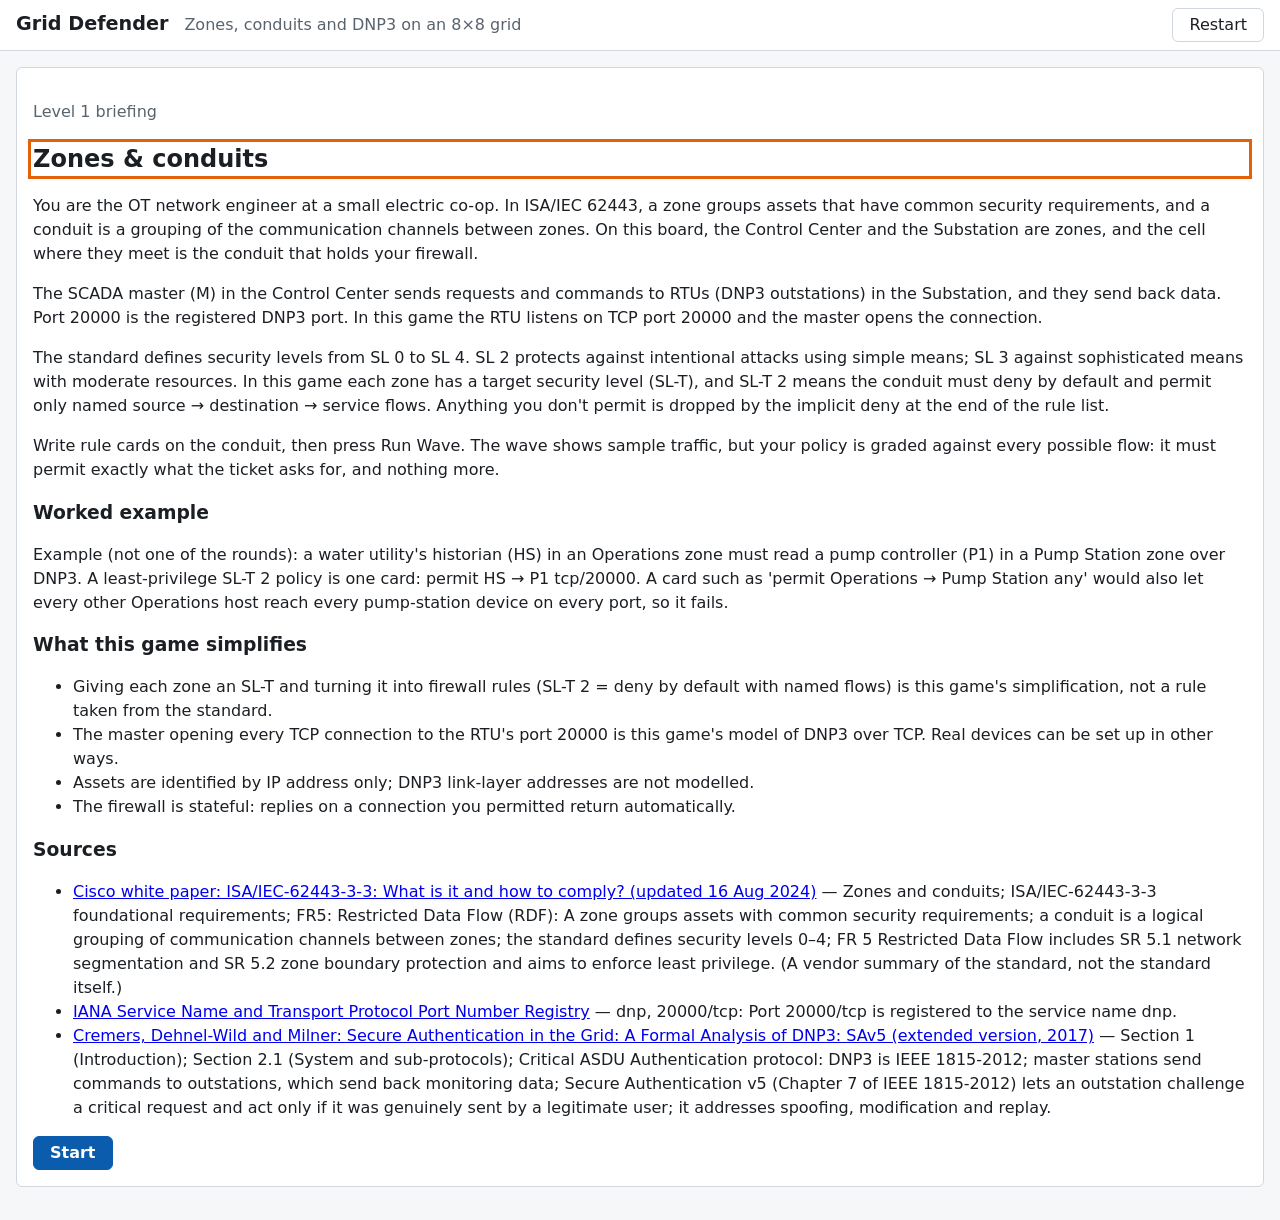
==== index.html @ ceaa59f2 "feat: Grid Defender v1 — IEC 62443 zones & conduits with DNP3 on an 8x8 grid A static browser game t" ====
<!doctype html>
<html lang="en">
<head>
  <meta charset="utf-8">
  <meta name="viewport" content="width=device-width, initial-scale=1">
  <title>Grid Defender</title>
  <link rel="stylesheet" href="style.css">
</head>
<body>
  <header class="site-header">
    <p class="brand">Grid Defender</p>
    <p class="tagline">Zones, conduits and DNP3 on an 8×8 grid</p>
    <span class="spacer"></span>
    <button type="button" id="restart" disabled>Restart</button>
  </header>
  <main id="app" aria-live="off">
    <p class="status">Loading the substations…</p>
  </main>
  <dialog id="restart-dialog" aria-labelledby="restart-h">
    <h2 id="restart-h">Restart the session?</h2>
    <p>This clears every round's progress, attempts and help, and returns to the Level 1 briefing.</p>
    <div class="dialog-actions">
      <button type="button" id="restart-cancel">Cancel</button>
      <button type="button" id="restart-confirm" class="primary">Restart</button>
    </div>
  </dialog>
  <div id="announcer" class="visually-hidden" role="status" aria-live="polite"></div>
  <script type="module" src="main.js"></script>
</body>
</html>
---- style.css ----
:root {
  --bg: #f6f7f9;
  --surface: #ffffff;
  --text: #1b1f24;
  --muted: #59636e;
  --border: #d0d7de;
  --accent: #0b5cad;
  --accent-text: #ffffff;
  --focus: #e36209;
  --ok: #1a7f37;
  --ok-bg: #dafbe1;
  --bad: #b42318;
  --bad-bg: #ffebe9;
  --neutral: #6e7781;
  --neutral-bg: #eef1f4;
  --zone-a: #dbe9fb;
  --zone-b: #fdecc8;
  --zone-c: #dcf3e3;
  --conduit: #6639ba;
  --space-1: 0.25rem;
  --space-2: 0.5rem;
  --space-3: 1rem;
  --space-4: 1.5rem;
  --radius: 6px;
  --cell: 2.6rem;
}

@media (prefers-color-scheme: dark) {
  :root {
    --bg: #0f1419;
    --surface: #171d24;
    --text: #e6edf3;
    --muted: #9da7b3;
    --border: #30363d;
    --accent: #4493f8;
    --accent-text: #0f1419;
    --focus: #f0883e;
    --ok: #3fb950;
    --ok-bg: #12261a;
    --bad: #f85149;
    --bad-bg: #2d1416;
    --neutral: #8b949e;
    --neutral-bg: #21262d;
    --zone-a: #1c3150;
    --zone-b: #3d2e10;
    --zone-c: #163322;
    --conduit: #a371f7;
  }
}

* { box-sizing: border-box; }

body {
  margin: 0;
  font-family: system-ui, -apple-system, "Segoe UI", Roboto, sans-serif;
  line-height: 1.5;
  background: var(--bg);
  color: var(--text);
}

:focus-visible {
  outline: 3px solid var(--focus);
  outline-offset: 2px;
}

.visually-hidden {
  position: absolute;
  width: 1px;
  height: 1px;
  overflow: hidden;
  clip: rect(0 0 0 0);
  white-space: nowrap;
}

.site-header {
  display: flex;
  gap: var(--space-3);
  align-items: baseline;
  padding: var(--space-2) var(--space-3);
  border-bottom: 1px solid var(--border);
  background: var(--surface);
}
.brand { margin: 0; font-weight: 700; font-size: 1.2rem; }
.tagline { margin: 0; color: var(--muted); }

main { max-width: 1280px; margin: 0 auto; padding: var(--space-3); }

h1, h2, h3 { line-height: 1.25; }
h2:focus { outline: none; }
h2:focus-visible { outline: 3px solid var(--focus); }

.panel {
  background: var(--surface);
  border: 1px solid var(--border);
  border-radius: var(--radius);
  padding: var(--space-3);
  margin-bottom: var(--space-3);
}

button {
  font: inherit;
  padding: var(--space-1) var(--space-3);
  border: 1px solid var(--border);
  border-radius: var(--radius);
  background: var(--surface);
  color: var(--text);
  cursor: pointer;
}
button.primary { background: var(--accent); color: var(--accent-text); border-color: var(--accent); font-weight: 600; }
button:disabled { opacity: 0.5; cursor: not-allowed; }

select { font: inherit; padding: 2px var(--space-1); max-width: 100%; }

/* Round layout: two columns on laptops, stacked below 1024px (research R9) */
.round-layout { display: grid; grid-template-columns: minmax(0, 1fr) minmax(0, 1fr); gap: var(--space-3); }
@media (max-width: 1023px) { .round-layout { grid-template-columns: minmax(0, 1fr); } }
.col-board { overflow-x: auto; }

.ticket ul { margin: var(--space-1) 0 0; }

/* Board */
.board {
  position: relative;
  display: grid;
  grid-template-columns: 1.4rem repeat(8, var(--cell));
  grid-auto-rows: var(--cell);
  gap: 2px;
  margin-bottom: var(--space-2);
  width: max-content;
  max-width: 100%;
}
.packet-layer { position: absolute; inset: 0; pointer-events: none; }
.packet {
  position: absolute; left: 0; top: 0;
  width: 1.15rem; height: 1.15rem; border-radius: 50%;
  display: grid; place-items: center; font-size: 0.7rem; font-weight: 700;
  background: var(--ok); color: var(--surface); box-shadow: 0 0 0 2px var(--surface);
}
.packet.denied { background: var(--bad); }
.packet.no-session { background: var(--neutral); }
.packet.out-of-reach { background: var(--surface); color: var(--neutral); border: 2px dashed var(--neutral); }
.board .label { display: grid; place-items: center; color: var(--muted); font-size: 0.8rem; }
.board .cell {
  display: grid;
  place-items: center;
  border: 1px solid var(--border);
  border-radius: 3px;
  font-weight: 700;
  font-size: 0.85rem;
  background: var(--surface);
}
.cell.zone-a { background: var(--zone-a); }
.cell.zone-b { background: var(--zone-b); }
.cell.zone-c { background: var(--zone-c); }
.cell .glyph { background: var(--text); color: var(--surface); border-radius: 50%; min-width: 1.8rem; height: 1.8rem; display: grid; place-items: center; font-size: 0.75rem; }
.cell.conduit { border: 2px solid var(--conduit); color: var(--conduit); }
.legend { display: flex; flex-wrap: wrap; gap: var(--space-3); margin: 0 0 var(--space-2); padding: 0; list-style: none; font-size: 0.9rem; }
.legend .swatch { display: inline-block; width: 0.9rem; height: 0.9rem; border: 1px solid var(--border); vertical-align: -2px; margin-right: 4px; }

table { border-collapse: collapse; width: 100%; font-size: 0.9rem; margin-bottom: var(--space-2); }
caption { text-align: left; font-weight: 600; padding-bottom: var(--space-1); }
th, td { text-align: left; border-bottom: 1px solid var(--border); padding: 2px var(--space-1); vertical-align: top; }

/* Rule editor */
.conduit-editor h3 { margin-top: 0; }
.conduit-picker { border: 1px solid var(--border); }
.conduit-picker legend { font-weight: 600; }
.conduit-picker div { display: flex; gap: var(--space-2); align-items: baseline; margin: 2px 0; }
.site-header .spacer { flex: 1; }
dialog { border: 1px solid var(--border); border-radius: var(--radius); background: var(--surface); color: var(--text); max-width: 28rem; }
dialog::backdrop { background: rgb(0 0 0 / 0.45); }
.dialog-actions { display: flex; gap: var(--space-2); justify-content: flex-end; }
.rule-list { list-style: none; margin: 0; padding: 0; max-height: 28rem; overflow-y: auto; }
.rule-card { border: 1px solid var(--border); border-radius: var(--radius); padding: var(--space-2); margin-bottom: var(--space-2); }
.rule-card fieldset { border: 0; margin: 0; padding: 0; min-width: 0; }
.rule-card legend { font-weight: 600; }
.rule-fields { display: grid; grid-template-columns: repeat(auto-fill, minmax(9.5rem, 1fr)); gap: var(--space-2); }
.rule-fields .field { display: flex; flex-direction: column; }
.rule-fields label { font-size: 0.85rem; color: var(--muted); }
.fc-set { margin-top: var(--space-2) !important; }
.fc-set legend { font-size: 0.85rem; font-weight: 400; color: var(--muted); }
.fc-set label { display: inline-flex; gap: 4px; margin-right: var(--space-2); font-size: 0.85rem; }
.fc-set:disabled { opacity: 0.55; }
.rule-actions { display: flex; gap: var(--space-2); margin-top: var(--space-2); flex-wrap: wrap; }
.rule-error { color: var(--bad); margin: var(--space-1) 0 0; font-weight: 600; }
.rule-error:empty { display: none; }
.rule-note { color: var(--muted); margin: var(--space-1) 0 0; font-style: italic; }
.rule-note:empty { display: none; }
.help-list { padding-left: 1.2rem; margin: 0 0 var(--space-2); }
.help-list li { margin-bottom: var(--space-2); }
.rule-card.has-error { border-color: var(--bad); }

.action-bar { display: flex; gap: var(--space-2); align-items: center; margin: var(--space-3) 0; flex-wrap: wrap; }

/* Results */
.result-status { font-weight: 700; padding: var(--space-1) var(--space-2); border-radius: var(--radius); display: inline-block; }
.result-status.correct { background: var(--ok-bg); color: var(--ok); }
.result-status.incorrect { background: var(--bad-bg); color: var(--bad); }
.result-status.guidance { background: var(--neutral-bg); color: var(--text); }
.feedback-list { padding-left: 1.2rem; }
.feedback-list .code { font-weight: 700; }
.feedback-list .info { color: var(--muted); }
.feedback-list .limit { list-style: none; margin-left: -1.2rem; padding: var(--space-2); border: 2px dashed var(--neutral); border-radius: var(--radius); background: var(--neutral-bg); margin-top: var(--space-2); }
.feedback-list .limit-title { font-weight: 700; color: var(--neutral); }
.feedback-list .cite { display: block; color: var(--muted); font-size: 0.85rem; margin-top: var(--space-1); }

.wave-log { font-family: ui-monospace, SFMono-Regular, Menlo, monospace; font-size: 0.82rem; max-height: 16rem; overflow: auto; margin: 0; padding-left: 0; list-style: none; }
.wave-log .badge { font-weight: 700; }
.wave-log .allowed .badge, .wave-log .in-session .badge { color: var(--ok); }
.wave-log .denied .badge { color: var(--bad); }
.wave-log .no-session .badge, .wave-log .out-of-reach .badge { color: var(--neutral); }
.next-row { display: flex; gap: var(--space-2); align-items: center; flex-wrap: wrap; margin-top: var(--space-2); }
.wave-log li { padding: 2px var(--space-1); border-left: 4px solid var(--border); margin-bottom: 2px; white-space: pre-wrap; }
.wave-log .allowed { border-left-color: var(--ok); }
.wave-log .denied { border-left-color: var(--bad); }
.wave-log .in-session { border-left-color: var(--ok); }
.wave-log .no-session { border-left-color: var(--neutral); }
.wave-log .out-of-reach { border-left-color: var(--neutral); border-left-style: dashed; }

.muted { color: var(--muted); }

@media (prefers-reduced-motion: reduce) {
  *, *::before, *::after { animation: none !important; transition: none !important; }
}
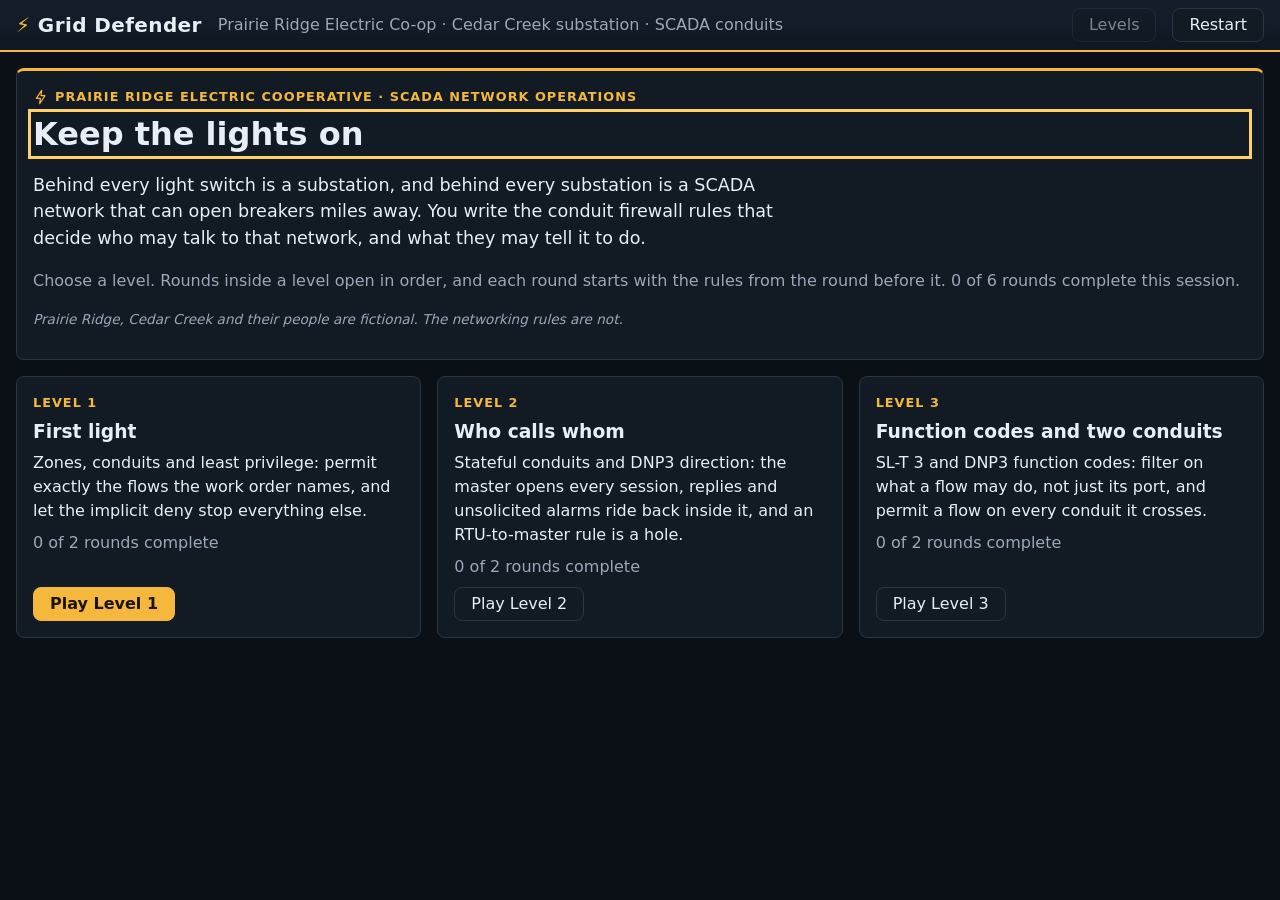
==== commit 4fbf8b74: "feat: power-grid theme, level select, and rounds that build on each other - Control-room theme set a" ====
--- a/index.html
+++ b/index.html
@@ -8,17 +8,18 @@
 </head>
 <body>
   <header class="site-header">
-    <p class="brand">Grid Defender</p>
-    <p class="tagline">Zones, conduits and DNP3 on an 8×8 grid</p>
+    <p class="brand"><span class="brand-mark" aria-hidden="true">⚡</span> Grid Defender</p>
+    <p class="tagline">Prairie Ridge Electric Co-op · Cedar Creek substation · SCADA conduits</p>
     <span class="spacer"></span>
+    <button type="button" id="levels" disabled>Levels</button>
     <button type="button" id="restart" disabled>Restart</button>
   </header>
   <main id="app" aria-live="off">
-    <p class="status">Loading the substations…</p>
+    <p class="status">Energizing the substations…</p>
   </main>
   <dialog id="restart-dialog" aria-labelledby="restart-h">
     <h2 id="restart-h">Restart the session?</h2>
-    <p>This clears every round's progress, attempts and help, and returns to the Level 1 briefing.</p>
+    <p>This clears every round's progress, attempts and help, and returns to the level select.</p>
     <div class="dialog-actions">
       <button type="button" id="restart-cancel">Cancel</button>
       <button type="button" id="restart-confirm" class="primary">Restart</button>
--- a/style.css
+++ b/style.css
@@ -1,57 +1,43 @@
 :root {
-  --bg: #f6f7f9;
-  --surface: #ffffff;
-  --text: #1b1f24;
-  --muted: #59636e;
-  --border: #d0d7de;
-  --accent: #0b5cad;
-  --accent-text: #ffffff;
-  --focus: #e36209;
-  --ok: #1a7f37;
-  --ok-bg: #dafbe1;
-  --bad: #b42318;
-  --bad-bg: #ffebe9;
-  --neutral: #6e7781;
-  --neutral-bg: #eef1f4;
-  --zone-a: #dbe9fb;
-  --zone-b: #fdecc8;
-  --zone-c: #dcf3e3;
-  --conduit: #6639ba;
+  /* Control-room palette: one dark theme, since operators watch these screens at night. */
+  color-scheme: dark;
+  --bg: #0b1017;
+  --surface: #121a24;
+  --surface-2: #182230;
+  --text: #e8eef5;
+  --muted: #9aa8b8;
+  --border: #2a3646;
+  --accent: #f5b83d;          /* sodium-lamp amber */
+  --accent-text: #1a1204;
+  --focus: #ffd166;
+  --ok: #3fcf6a;
+  --ok-bg: #10291a;
+  --bad: #ff5a4f;
+  --bad-bg: #331417;
+  --neutral: #8b98a8;
+  --neutral-bg: #1c2532;
+  --zone-a: #142a47;          /* Control Center */
+  --zone-a-edge: #3b78c4;
+  --zone-b: #3a2a0c;          /* Substation */
+  --zone-b-edge: #d39a2c;
+  --zone-c: #11301e;          /* Engineering */
+  --zone-c-edge: #3fa866;
+  --conduit: #b18cff;
+  --live: #ffd166;
   --space-1: 0.25rem;
   --space-2: 0.5rem;
   --space-3: 1rem;
   --space-4: 1.5rem;
-  --radius: 6px;
-  --cell: 2.6rem;
-}
-
-@media (prefers-color-scheme: dark) {
-  :root {
-    --bg: #0f1419;
-    --surface: #171d24;
-    --text: #e6edf3;
-    --muted: #9da7b3;
-    --border: #30363d;
-    --accent: #4493f8;
-    --accent-text: #0f1419;
-    --focus: #f0883e;
-    --ok: #3fb950;
-    --ok-bg: #12261a;
-    --bad: #f85149;
-    --bad-bg: #2d1416;
-    --neutral: #8b949e;
-    --neutral-bg: #21262d;
-    --zone-a: #1c3150;
-    --zone-b: #3d2e10;
-    --zone-c: #163322;
-    --conduit: #a371f7;
-  }
+  --radius: 8px;
+  --cell: 2.75rem;
 }
 
 * { box-sizing: border-box; }
 
 body {
   margin: 0;
+  background-image: radial-gradient(1200px 600px at 80% -10%, #1a2a40 0%, transparent 60%), radial-gradient(900px 500px at -10% 110%, #2a1d08 0%, transparent 55%);
+  background-attachment: fixed;
   font-family: system-ui, -apple-system, "Segoe UI", Roboto, sans-serif;
   line-height: 1.5;
   background: var(--bg);
@@ -75,12 +61,14 @@
 .site-header {
   display: flex;
   gap: var(--space-3);
-  align-items: baseline;
+  align-items: center;
   padding: var(--space-2) var(--space-3);
-  border-bottom: 1px solid var(--border);
-  background: var(--surface);
-}
-.brand { margin: 0; font-weight: 700; font-size: 1.2rem; }
+  border-bottom: 2px solid var(--accent);
+  background: linear-gradient(180deg, #151f2c, #0f1721);
+  flex-wrap: wrap;
+}
+.brand { margin: 0; font-weight: 800; font-size: 1.25rem; letter-spacing: 0.02em; }
+.brand-mark { color: var(--accent); }
 .tagline { margin: 0; color: var(--muted); }
 
 main { max-width: 1280px; margin: 0 auto; padding: var(--space-3); }
@@ -106,7 +94,9 @@
   color: var(--text);
   cursor: pointer;
 }
-button.primary { background: var(--accent); color: var(--accent-text); border-color: var(--accent); font-weight: 600; }
+button:hover:not(:disabled) { border-color: var(--accent); }
+button.primary { background: var(--accent); color: var(--accent-text); border-color: var(--accent); font-weight: 700; }
+button.primary:hover:not(:disabled) { filter: brightness(1.1); }
 button:disabled { opacity: 0.5; cursor: not-allowed; }
 
 select { font: inherit; padding: 2px var(--space-1); max-width: 100%; }
@@ -141,20 +131,37 @@
 .packet.out-of-reach { background: var(--surface); color: var(--neutral); border: 2px dashed var(--neutral); }
 .board .label { display: grid; place-items: center; color: var(--muted); font-size: 0.8rem; }
 .board .cell {
+  position: relative;
   display: grid;
   place-items: center;
-  border: 1px solid var(--border);
-  border-radius: 3px;
+  border: 1px solid #1d2734;
+  border-radius: 4px;
   font-weight: 700;
   font-size: 0.85rem;
-  background: var(--surface);
-}
-.cell.zone-a { background: var(--zone-a); }
-.cell.zone-b { background: var(--zone-b); }
-.cell.zone-c { background: var(--zone-c); }
-.cell .glyph { background: var(--text); color: var(--surface); border-radius: 50%; min-width: 1.8rem; height: 1.8rem; display: grid; place-items: center; font-size: 0.75rem; }
-.cell.conduit { border: 2px solid var(--conduit); color: var(--conduit); }
+  background: #0e141c;
+}
+.cell.zone-a { background: var(--zone-a); border-color: #1f3b60; }
+.cell.zone-b { background: var(--zone-b) repeating-linear-gradient(135deg, transparent 0 7px, #ffffff08 7px 9px); border-color: #4e3a12; }
+.cell.zone-c { background: var(--zone-c); border-color: #1b4429; }
+.cell .piece { display: grid; justify-items: center; gap: 0; line-height: 1; }
+.cell .piece-icon { width: 1.35rem; height: 1.35rem; display: block; }
+.cell .piece-icon svg { width: 100%; height: 100%; }
+.cell .glyph { font-size: 0.7rem; letter-spacing: 0.02em; margin-top: 1px; }
+.cell.has-asset { box-shadow: inset 0 0 0 2px #ffffff22; }
+.cell.role-master, .cell.role-hmi { color: #9cc7ff; }
+.cell.role-outstation { color: var(--live); box-shadow: inset 0 0 0 2px #ffd16655, 0 0 12px #ffd16633; }
+.cell.role-engineering { color: #8ee0a8; }
+.cell.role-vendor { color: #ffb38a; }
+.cell.role-rogue { color: var(--bad); box-shadow: inset 0 0 0 2px #ff5a4f66; }
+.cell.conduit { border: 2px solid var(--conduit); color: var(--conduit); background: #1d1430; box-shadow: 0 0 14px #b18cff55; }
+.zone-plate { position: absolute; left: 2px; top: 2px; z-index: 1; white-space: nowrap; font-size: 0.62rem; font-weight: 700; letter-spacing: 0.06em; text-transform: uppercase; padding: 1px 5px; border-radius: 3px; background: #0b1017cc; pointer-events: none; }
+.zone-plate.zone-a { color: #8fb8ee; }
+.zone-plate.zone-b { color: #f0c46a; }
+.zone-plate.zone-c { color: #8ad6a2; }
 .legend { display: flex; flex-wrap: wrap; gap: var(--space-3); margin: 0 0 var(--space-2); padding: 0; list-style: none; font-size: 0.9rem; }
+.legend li { display: inline-flex; align-items: center; gap: 4px; }
+.legend-icon { width: 1rem; height: 1rem; color: var(--conduit); display: inline-block; }
+.legend-icon svg { width: 100%; height: 100%; }
 .legend .swatch { display: inline-block; width: 0.9rem; height: 0.9rem; border: 1px solid var(--border); vertical-align: -2px; margin-right: 4px; }
 
 table { border-collapse: collapse; width: 100%; font-size: 0.9rem; margin-bottom: var(--space-2); }
@@ -163,32 +170,78 @@
 
 /* Rule editor */
 .conduit-editor h3 { margin-top: 0; }
-.conduit-picker { border: 1px solid var(--border); }
+.conduit-title { display: flex; align-items: center; gap: var(--space-2); }
+.title-icon { width: 1.3rem; height: 1.3rem; color: var(--conduit); flex: none; }
+.title-icon svg, .chip-icon svg, .kicker-icon svg, .story-icon svg { width: 100%; height: 100%; display: block; }
+.conduit-rule { margin-top: -0.5rem; font-size: 0.88rem; }
 .conduit-picker legend { font-weight: 600; }
-.conduit-picker div { display: flex; gap: var(--space-2); align-items: baseline; margin: 2px 0; }
 .site-header .spacer { flex: 1; }
 dialog { border: 1px solid var(--border); border-radius: var(--radius); background: var(--surface); color: var(--text); max-width: 28rem; }
-dialog::backdrop { background: rgb(0 0 0 / 0.45); }
+dialog::backdrop { background: rgb(0 0 0 / 0.6); }
 .dialog-actions { display: flex; gap: var(--space-2); justify-content: flex-end; }
-.rule-list { list-style: none; margin: 0; padding: 0; max-height: 28rem; overflow-y: auto; }
-.rule-card { border: 1px solid var(--border); border-radius: var(--radius); padding: var(--space-2); margin-bottom: var(--space-2); }
-.rule-card fieldset { border: 0; margin: 0; padding: 0; min-width: 0; }
-.rule-card legend { font-weight: 600; }
-.rule-fields { display: grid; grid-template-columns: repeat(auto-fill, minmax(9.5rem, 1fr)); gap: var(--space-2); }
-.rule-fields .field { display: flex; flex-direction: column; }
-.rule-fields label { font-size: 0.85rem; color: var(--muted); }
-.fc-set { margin-top: var(--space-2) !important; }
-.fc-set legend { font-size: 0.85rem; font-weight: 400; color: var(--muted); }
-.fc-set label { display: inline-flex; gap: 4px; margin-right: var(--space-2); font-size: 0.85rem; }
-.fc-set:disabled { opacity: 0.55; }
-.rule-actions { display: flex; gap: var(--space-2); margin-top: var(--space-2); flex-wrap: wrap; }
-.rule-error { color: var(--bad); margin: var(--space-1) 0 0; font-weight: 600; }
+.rule-list { list-style: none; margin: 0; padding: 0; }
+.rule-card { border: 1px solid var(--border); border-left: 5px solid var(--neutral); border-radius: var(--radius); margin-bottom: var(--space-2); background: var(--surface-2); }
+.rule-card.permit { border-left-color: var(--ok); }
+.rule-card.deny { border-left-color: var(--bad); }
+.rule-card.has-error { border-color: var(--bad); }
+.rule-head { display: flex; align-items: stretch; gap: var(--space-1); }
+.rule-toggle { flex: 1; display: flex; align-items: center; gap: var(--space-2); text-align: left; border: 0; background: transparent; padding: var(--space-2); min-width: 0; }
+.rule-num { color: var(--muted); font-size: 0.8rem; flex: none; }
+.action-tag { flex: none; font-size: 0.72rem; font-weight: 800; letter-spacing: 0.06em; padding: 1px 6px; border-radius: 4px; background: var(--neutral-bg); color: var(--muted); }
+.action-tag.permit { background: var(--ok-bg); color: var(--ok); }
+.action-tag.deny { background: var(--bad-bg); color: var(--bad); }
+.rule-summary { font-family: ui-monospace, SFMono-Regular, Menlo, monospace; font-size: 0.82rem; white-space: pre; overflow: hidden; text-overflow: ellipsis; min-width: 0; }
+.toggle-hint { margin-left: auto; color: var(--accent); font-size: 0.8rem; flex: none; }
+.rule-actions { display: flex; gap: 2px; align-items: center; padding-right: var(--space-1); }
+.icon-btn { padding: 0 0.5rem; min-height: 1.9rem; }
+.icon-btn.danger:hover:not(:disabled) { border-color: var(--bad); color: var(--bad); }
+.rule-body { padding: 0 var(--space-2) var(--space-2); border-top: 1px dashed var(--border); }
+.rule-error { color: var(--bad); margin: 0; padding: 0 var(--space-2) var(--space-2); font-weight: 600; }
 .rule-error:empty { display: none; }
-.rule-note { color: var(--muted); margin: var(--space-1) 0 0; font-style: italic; }
+.rule-note { color: var(--muted); margin: 0; padding: 0 var(--space-2) var(--space-2); font-style: italic; }
 .rule-note:empty { display: none; }
+.add-rule { border-style: dashed; color: var(--accent); }
+
+/* Chips: native radio / checkbox inputs, visually hidden but focusable, styled through their labels */
+.chip-group { border: 0; margin: var(--space-2) 0 0; padding: 0; min-width: 0; }
+.chip-group[hidden] { display: none; }
+.chip-group > legend { font-size: 0.75rem; font-weight: 700; letter-spacing: 0.06em; text-transform: uppercase; color: var(--muted); padding: 0; margin-bottom: 4px; }
+.chip-group[aria-invalid="true"] > legend { color: var(--bad); }
+.chip-help { margin: 0 0 4px; font-size: 0.8rem; color: var(--muted); }
+.chip-row { display: flex; flex-wrap: wrap; gap: 4px; align-items: center; margin-bottom: 4px; }
+.zone-row { padding: 3px; border-radius: 6px; border: 1px solid transparent; }
+.zone-row.zone-a { background: #142a4766; border-color: #1f3b60; }
+.zone-row.zone-b { background: #3a2a0c66; border-color: #4e3a12; }
+.zone-row.zone-c { background: #11301e66; border-color: #1b4429; }
+.chip-input { position: absolute; opacity: 0; width: 1px; height: 1px; margin: 0; pointer-events: none; }
+.chip {
+  display: inline-flex; align-items: center; gap: 6px;
+  padding: 4px 10px; border: 1px solid var(--border); border-radius: 999px;
+  background: var(--surface); color: var(--text); cursor: pointer; user-select: none;
+  font-size: 0.85rem; line-height: 1.2;
+}
+.chip:hover { border-color: var(--accent); }
+.chip-text { display: inline-flex; flex-direction: column; }
+.chip-main { font-weight: 700; }
+.chip-sub { font-size: 0.7rem; color: var(--muted); }
+.chip-icon { width: 1rem; height: 1rem; flex: none; display: inline-block; }
+.chip-input:focus-visible + .chip { outline: 3px solid var(--focus); outline-offset: 2px; }
+.chip-input:checked + .chip { background: var(--accent); border-color: var(--accent); color: var(--accent-text); }
+.chip-input:checked + .chip .chip-sub { color: #3d2c07; }
+.chip-input:checked + .chip-permit { background: var(--ok); border-color: var(--ok); color: #04140a; }
+.chip-input:checked + .chip-deny { background: var(--bad); border-color: var(--bad); color: #1d0403; }
+.chip-input:checked + .chip-permit .chip-sub, .chip-input:checked + .chip-deny .chip-sub { color: inherit; opacity: 0.8; }
+.chip-input:disabled + .chip { opacity: 0.4; cursor: not-allowed; }
+.chip-fc .chip-sub { font-family: ui-monospace, SFMono-Regular, Menlo, monospace; }
+.chip-input:checked + .chip-fc { background: var(--conduit); border-color: var(--conduit); color: #140a26; }
+.chip-input:checked + .chip-fc .chip-sub { color: #2b1a4d; }
+.chip-zone { border-style: dashed; }
+.endpoints { display: grid; grid-template-columns: minmax(0, 1fr) auto minmax(0, 1fr); gap: var(--space-2); align-items: center; }
+.endpoints .flow-arrow { font-size: 1.4rem; color: var(--accent); }
+@media (max-width: 1279px) { .endpoints { grid-template-columns: minmax(0, 1fr); } .endpoints .flow-arrow { display: none; } }
+.chip-conduit { border-radius: var(--radius); }
 .help-list { padding-left: 1.2rem; margin: 0 0 var(--space-2); }
 .help-list li { margin-bottom: var(--space-2); }
-.rule-card.has-error { border-color: var(--bad); }
 
 .action-bar { display: flex; gap: var(--space-2); align-items: center; margin: var(--space-3) 0; flex-wrap: wrap; }
 
@@ -222,3 +275,49 @@
 @media (prefers-reduced-motion: reduce) {
   *, *::before, *::after { animation: none !important; transition: none !important; }
 }
+
+/* Level select */
+.hero { border-top: 3px solid var(--accent); }
+.kicker { display: flex; align-items: center; gap: 6px; margin: 0; color: var(--accent); font-weight: 700; font-size: 0.8rem; letter-spacing: 0.08em; text-transform: uppercase; }
+.kicker-icon { width: 1rem; height: 1rem; display: inline-block; }
+.hero h2 { font-size: 2rem; margin: var(--space-2) 0; }
+.hero-lede { font-size: 1.1rem; max-width: 48rem; }
+.fiction-note { font-size: 0.85rem; font-style: italic; }
+.level-grid { list-style: none; padding: 0; margin: 0 0 var(--space-3); display: grid; grid-template-columns: repeat(auto-fit, minmax(16rem, 1fr)); gap: var(--space-3); }
+.level-card { background: var(--surface); border: 1px solid var(--border); border-radius: var(--radius); padding: var(--space-3); display: flex; flex-direction: column; gap: var(--space-2); }
+.level-card h3 { margin: 0; }
+.level-card p { margin: 0; }
+.level-card button { margin-top: auto; align-self: flex-start; }
+.level-card.complete { border-color: var(--ok); }
+.level-num { color: var(--accent); font-weight: 800; font-size: 0.8rem; letter-spacing: 0.08em; text-transform: uppercase; }
+
+/* Briefing story */
+.story { display: flex; gap: var(--space-2); margin: var(--space-3) 0; padding: var(--space-3); border-left: 4px solid var(--accent); background: #2a1d0844; border-radius: 0 var(--radius) var(--radius) 0; font-size: 1.08rem; }
+.story p { margin: 0; }
+.story-icon { width: 1.4rem; height: 1.4rem; color: var(--accent); flex: none; }
+.teaches { padding: var(--space-2) var(--space-3); background: var(--surface-2); border-radius: var(--radius); }
+
+/* Work order: required flows */
+.ticket { border-top: 3px solid var(--accent); }
+.carry-note { display: flex; gap: var(--space-2); align-items: baseline; padding: var(--space-2) var(--space-3); border-radius: var(--radius); background: #1e1636; border: 1px solid #3d2c6b; }
+.carry-icon { color: var(--conduit); font-weight: 800; }
+.flows-intro { margin-bottom: var(--space-1); font-weight: 600; }
+.flow-list { list-style: none; padding: 0; margin: 0; display: grid; gap: 6px; }
+.flow-row { display: flex; flex-wrap: wrap; gap: var(--space-2); align-items: center; padding: 6px var(--space-2); background: var(--surface-2); border: 1px solid var(--border); border-radius: var(--radius); }
+.flow-ends, .flow-service, .service-tags { display: inline-flex; gap: 6px; align-items: center; flex-wrap: wrap; }
+.flow-row .flow-arrow { color: var(--accent); font-weight: 800; }
+.asset-chip { display: inline-flex; align-items: center; gap: 5px; padding: 2px 4px 2px 8px; border-radius: 999px; background: #0b1017; border: 1px solid var(--border); }
+.asset-chip.role-outstation { color: var(--live); }
+.asset-chip.role-master, .asset-chip.role-hmi { color: #9cc7ff; }
+.asset-chip.role-engineering { color: #8ee0a8; }
+.asset-name { color: var(--text); font-size: 0.85rem; }
+.cell-tag { font-family: ui-monospace, SFMono-Regular, Menlo, monospace; font-size: 0.7rem; color: var(--muted); border-left: 1px solid var(--border); padding: 0 4px 0 6px; }
+.cell-tag::before { content: "⌖ "; }
+.svc { font-weight: 700; font-size: 0.8rem; color: var(--muted); }
+.fc-tag { display: inline-flex; gap: 4px; align-items: baseline; padding: 1px 8px; border-radius: 4px; background: #2b1d4d; border: 1px solid #5b44a0; color: #e2d6ff; font-weight: 700; font-size: 0.8rem; }
+.fc-tag small { font-family: ui-monospace, SFMono-Regular, Menlo, monospace; font-weight: 400; opacity: 0.75; }
+.new-tag { font-size: 0.68rem; font-weight: 800; letter-spacing: 0.08em; padding: 1px 6px; border-radius: 4px; background: var(--accent); color: var(--accent-text); }
+
+.stakes { margin: var(--space-2) 0 0; font-weight: 600; }
+.stakes.correct { color: var(--ok); }
+.stakes.incorrect { color: var(--bad); }
